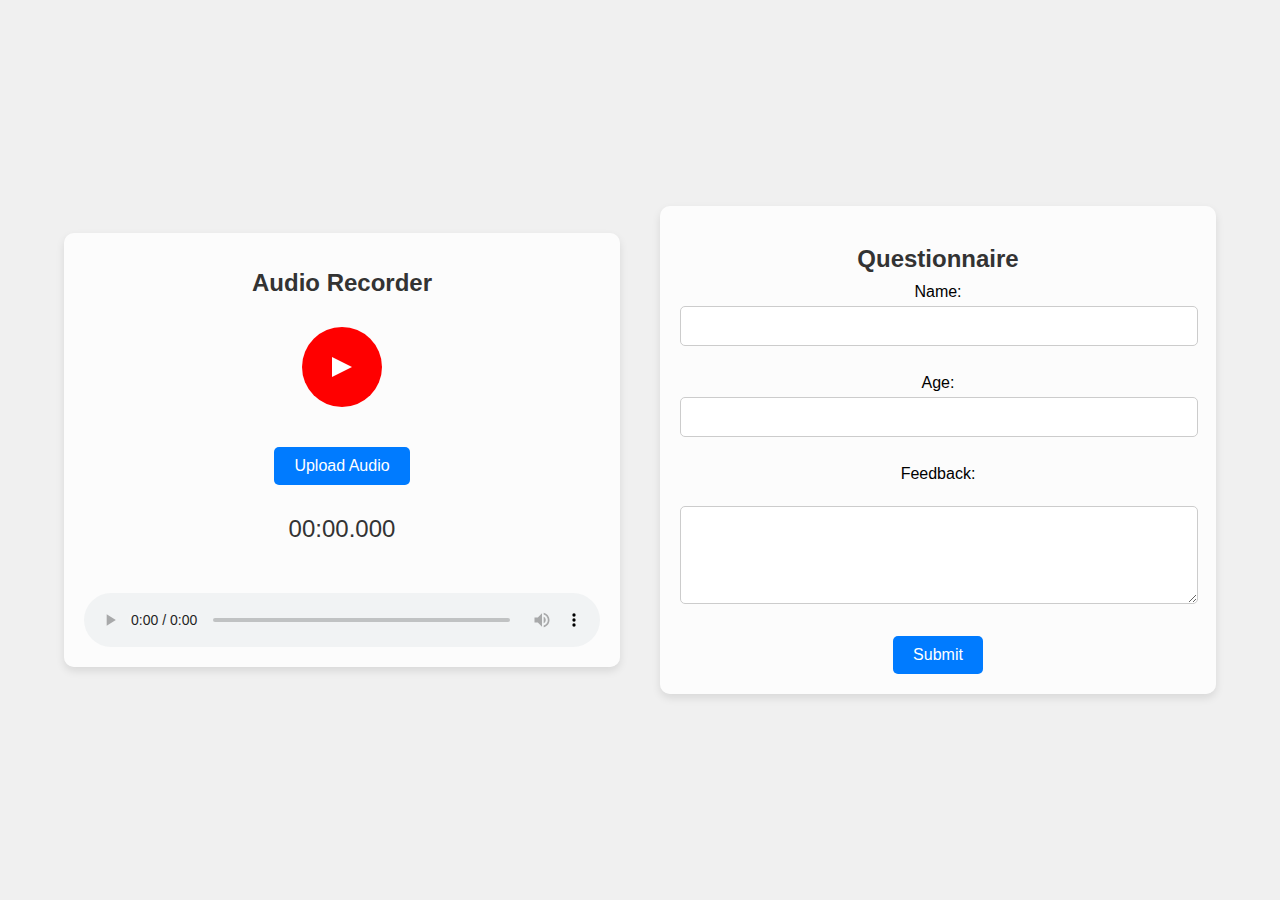
==== website/index.html @ e65a1e2c "First website draft" ====
<!DOCTYPE html>
<html lang="en">
<head>
    <meta charset="UTF-8">
    <meta name="viewport" content="width=device-width, initial-scale=1.0">
    <title>Audio Recorder with Questionnaire</title>
    <link rel="stylesheet" href="styles.css">
</head>
<body>
    <div class="container">
        <div class="recorder-section">
            <h1>Audio Recorder</h1>
            <div class="button-container">
                <button id="recordButton" class="record-button">
                    <span id="recordIcon" class="record-icon"></span>
                </button>
            </div>
            <label for="fileInput" class="custom-file-upload">
                Upload Audio
            </label>
            <input type="file" id="fileInput" accept="audio/*">
            <div id="timer">00:00.000</div>
            <div id="fileName"></div>
            <audio id="audioPlayback" controls></audio>
        </div>

        <div class="questionnaire-section">
            <h2>Questionnaire</h2>
            <form id="questionnaireForm">
                <label for="name">Name:</label>
                <input type="text" id="name" name="name" required><br><br>

                <label for="age">Age:</label>
                <input type="number" id="age" name="age" required><br><br>

                <label for="feedback">Feedback:</label><br>
                <textarea id="feedback" name="feedback" rows="4" required></textarea><br><br>

                <button type="submit">Submit</button>
            </form>
        </div>
    </div>

    <script src="script.js"></script>
</body>
</html>
---- website/styles.css ----
body {
    font-family: Arial, sans-serif;
    display: flex;
    justify-content: center;
    align-items: center;
    height: 100vh;
    margin: 0;
    background-color: #f0f0f0; /* Fallback background color */
}

.container {
    display: flex;
    justify-content: center;
    align-items: center;
    flex-wrap: wrap;
    width: 90%;
    max-width: 1200px;
    background: transparent; /* Transparent background */
    padding: 20px;
    border-radius: 10px;
    /* box-shadow: 0 4px 8px rgba(0, 0, 0, 0.1); */
}

.recorder-section {
    flex: 1 1 400px; /* Flexible width, with minimum width of 400px */
    margin-right: 20px; /* Margin between sections */
    background: rgba(255, 255, 255, 0.8); /* Semi-transparent white background */
    padding: 20px;
    border-radius: 10px;
    box-shadow: 0 4px 8px rgba(0, 0, 0, 0.1);
    text-align: center; /* Center align contents */

    display: flex;
    flex-direction: column;
    justify-content: center;
    align-items: center;
}

.recorder-section h1 {
    font-size: 24px;
    margin-bottom: 10px;
    color: #333;
}

.button-container {
    display: flex;
    justify-content: center;
    align-items: center;
    margin: 20px 0;
}

.record-button {
    width: 80px;
    height: 80px;
    border: none;
    border-radius: 50%;
    background-color: red;
    cursor: pointer;
    display: flex;
    justify-content: center;
    align-items: center;
    transition: background-color 0.3s;
}

.record-button:active {
    background-color: darkred;
}

.record-icon {
    width: 0;
    height: 0;
    border-left: 20px solid white;
    border-top: 10px solid transparent;
    border-bottom: 10px solid transparent;
}

.recording .record-icon {
    width: 20px;
    height: 20px;
    border: none;
    background-color: white;
    border-radius: 2px;
}

audio {
    margin-top: 20px;
    width: 100%;
}

#timer {
    font-size: 24px;
    margin: 10px 0;
    color: #333;
}

#fileInput {
    display: none;
}

.custom-file-upload {
    display: inline-block;
    padding: 10px 20px;
    margin: 20px 0;
    cursor: pointer;
    background-color: #007bff;
    color: white;
    border-radius: 5px;
    transition: background-color 0.3s;
}

.custom-file-upload:hover {
    background-color: #0056b3;
}

#fileName {
    margin: 10px 0;
    font-size: 16px;
    color: #555;
}

.questionnaire-section {
    flex: 1 1 400px; /* Flexible width, with minimum width of 400px */
    margin-left: 20px; /* Margin between sections */
    background: rgba(255, 255, 255, 0.8); /* Semi-transparent white background */
    padding: 20px;
    border-radius: 10px;
    box-shadow: 0 4px 8px rgba(0, 0, 0, 0.1);
}

.questionnaire-section h2 {
    font-size: 24px;
    margin-bottom: 10px;
    color: #333;
    text-align: center; /* Center align heading */
}

#questionnaireForm {
    width: 100%;
    text-align: center; /* Center align form elements */
}

#questionnaireForm label {
    display: block;
    margin-bottom: 5px;
}

#questionnaireForm input[type="text"],
#questionnaireForm input[type="number"],
#questionnaireForm textarea {
    width: calc(100% - 20px);
    padding: 10px;
    margin-bottom: 10px;
    border: 1px solid #ccc;
    border-radius: 5px;
    font-size: 16px;
}

#questionnaireForm textarea {
    resize: vertical;
}

#questionnaireForm button {
    background-color: #007bff;
    color: white;
    border: none;
    padding: 10px 20px;
    cursor: pointer;
    border-radius: 5px;
    font-size: 16px;
    transition: background-color 0.3s;
}

#questionnaireForm button:hover {
    background-color: #0056b3;
}
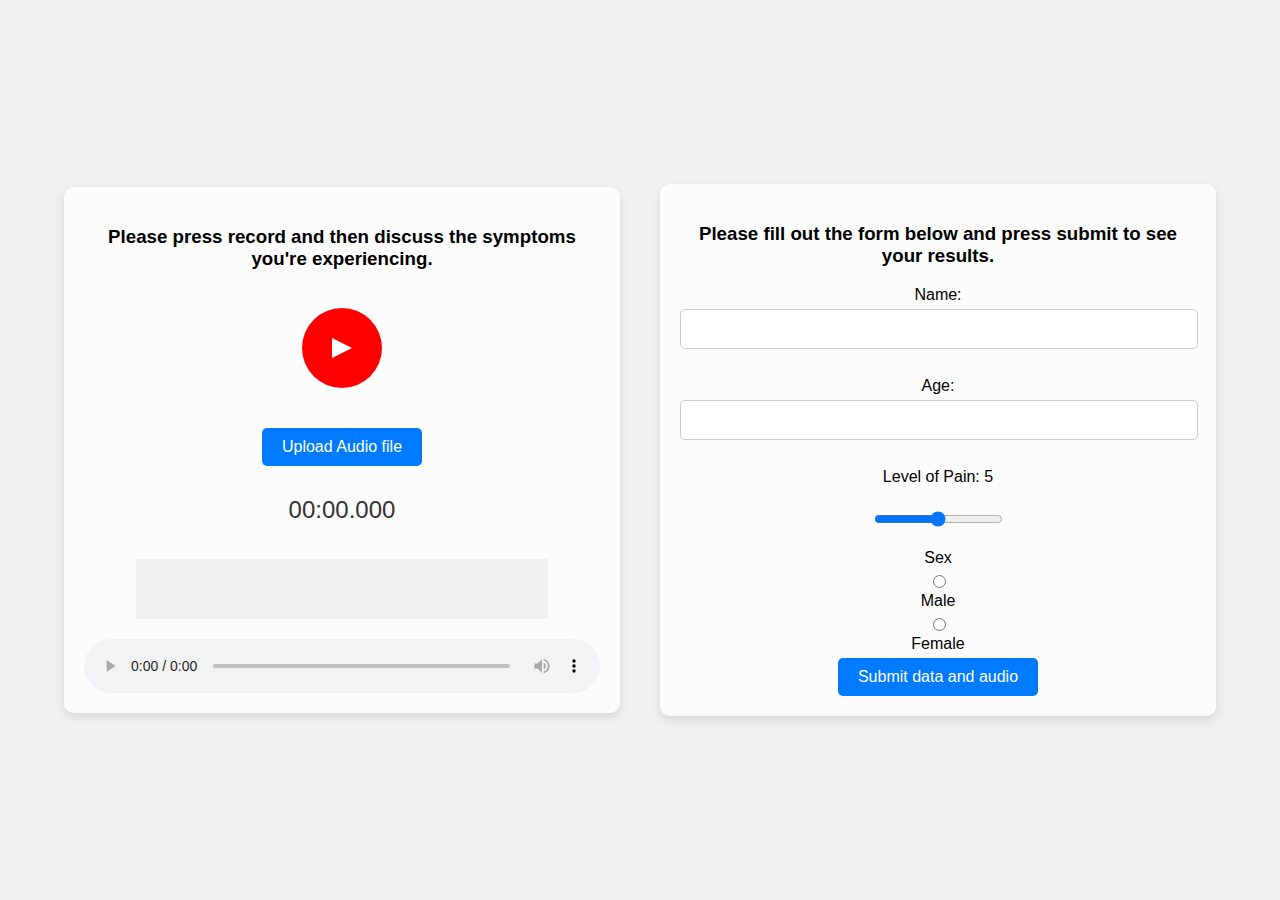
==== commit a09affb2: "Latest website version" ====
--- a/website/index.html
+++ b/website/index.html
@@ -7,40 +7,48 @@
     <link rel="stylesheet" href="styles.css">
 </head>
 <body>
+    <!-- <h1>MFTech Patient Voice Website</h1> -->
     <div class="container">
         <div class="recorder-section">
-            <h1>Audio Recorder</h1>
+            <h3>Please press record and then discuss the symptoms you're experiencing.</h3>
             <div class="button-container">
                 <button id="recordButton" class="record-button">
                     <span id="recordIcon" class="record-icon"></span>
                 </button>
             </div>
-            <label for="fileInput" class="custom-file-upload">
-                Upload Audio
-            </label>
+            <label for="fileInput" class="custom-file-upload">Upload Audio file</label>
             <input type="file" id="fileInput" accept="audio/*">
             <div id="timer">00:00.000</div>
             <div id="fileName"></div>
+            <canvas id="visualizer"></canvas>
             <audio id="audioPlayback" controls></audio>
         </div>
 
         <div class="questionnaire-section">
-            <h2>Questionnaire</h2>
+            <h3>Please fill out the form below and press submit to see your results.</h3>
             <form id="questionnaireForm">
                 <label for="name">Name:</label>
                 <input type="text" id="name" name="name" required><br><br>
 
                 <label for="age">Age:</label>
-                <input type="number" id="age" name="age" required><br><br>
+                <input type="number" min="0" step="1" id="age" name="age" required><br><br>
 
-                <label for="feedback">Feedback:</label><br>
-                <textarea id="feedback" name="feedback" rows="4" required></textarea><br><br>
+                <!-- <label for="feedback">Feedback:</label><br>
+                <textarea id="feedback" name="feedback" rows="4" required></textarea><br><br> -->
 
-                <button type="submit">Submit</button>
+                <label for="pain-level" id="pain-level-label">Level of Pain: 5</label><br>
+                <input type="range" id="pain-level-slider" name="points" min="0" max="10" step="0.5" value="5"><br><br>
+
+                <label for="sex">Sex</label>
+                <input type="radio" id="male" name="sex" value="Male">
+                <label for="male">Male</label>
+                <input type="radio" id="female" name="sex" value="Female">
+                <label for="female">Female</label>
+
+                <button type="submit">Submit data and audio</button>
             </form>
         </div>
     </div>
-
     <script src="script.js"></script>
 </body>
 </html>
--- a/website/styles.css
+++ b/website/styles.css
@@ -21,14 +21,18 @@
     /* box-shadow: 0 4px 8px rgba(0, 0, 0, 0.1); */
 }
 
+h3 {
+    text-align: center;
+}
+
 .recorder-section {
-    flex: 1 1 400px; /* Flexible width, with minimum width of 400px */
-    margin-right: 20px; /* Margin between sections */
-    background: rgba(255, 255, 255, 0.8); /* Semi-transparent white background */
+    flex: 1 1 400px;
+    margin-right: 20px;
+    background: rgba(255, 255, 255, 0.8);
     padding: 20px;
     border-radius: 10px;
     box-shadow: 0 4px 8px rgba(0, 0, 0, 0.1);
-    text-align: center; /* Center align contents */
+    text-align: center;
 
     display: flex;
     flex-direction: column;
@@ -118,6 +122,13 @@
     color: #555;
 }
 
+#visualizer {
+    margin-top: 5px;
+    width: 80%;
+    height: 60px;
+    background-color: rgb(240, 240, 240);
+}
+
 .questionnaire-section {
     flex: 1 1 400px; /* Flexible width, with minimum width of 400px */
     margin-left: 20px; /* Margin between sections */
@@ -173,3 +184,7 @@
 #questionnaireForm button:hover {
     background-color: #0056b3;
 }
+
+#questionnaireForm input {
+    text-align: center;
+}
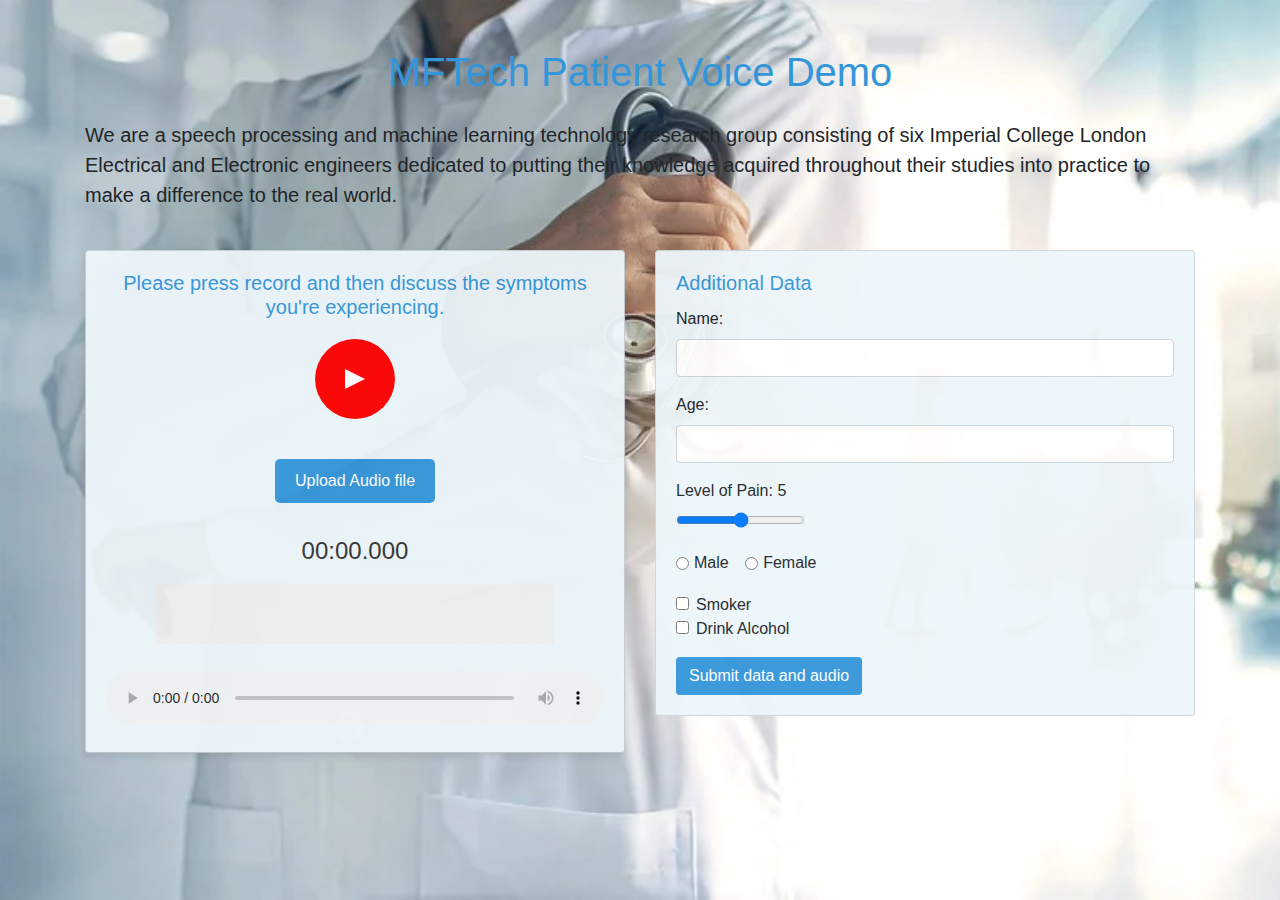
==== commit 650181c7: "Latest webpage stuff" ====
--- a/website/index.html
+++ b/website/index.html
@@ -3,52 +3,128 @@
 <head>
     <meta charset="UTF-8">
     <meta name="viewport" content="width=device-width, initial-scale=1.0">
-    <title>Audio Recorder with Questionnaire</title>
+    <title>MFTech Patient Voice</title>
     <link rel="stylesheet" href="styles.css">
+    <!-- Bootstrap CSS -->
+    <link href="https://maxcdn.bootstrapcdn.com/bootstrap/4.5.2/css/bootstrap.min.css" rel="stylesheet">
 </head>
 <body>
-    <!-- <h1>MFTech Patient Voice Website</h1> -->
-    <div class="container">
-        <div class="recorder-section">
-            <h3>Please press record and then discuss the symptoms you're experiencing.</h3>
-            <div class="button-container">
-                <button id="recordButton" class="record-button">
-                    <span id="recordIcon" class="record-icon"></span>
-                </button>
+
+<div class="align-items-center" id="load-screen">
+    <div class="spinner-grow text-info" role="status" id="loading-spinner">
+        <span class="sr-only">Loading...</span>
+    </div>
+</div>
+
+<!-- Main Title -->
+<div class="container text-center mt-5">
+    <h1 class="main-title">MFTech Patient Voice Demo</h1>
+</div>
+
+<!-- Introductory Section -->
+<div class="container mt-4">
+    <div class="row">
+        <div class="col">
+            <p class="lead">
+                We are a speech processing and machine
+                learning technology research group consisting
+                of six Imperial College London Electrical and
+                Electronic engineers dedicated to putting
+                their knowledge acquired throughout their
+                studies into practice to make a difference to
+                the real world.
+            </p>
+        </div>
+    </div>
+</div>
+
+<div class="container mt-4">
+    <div class="row">
+        <!-- Subsection 1 -->
+        <div class="col-md-6 mb-4">
+            <div class="card">
+                <div class="card-body recorder-section">
+                    
+                    <h5 class="card-title">Please press record and then discuss the symptoms you're experiencing.</h5>
+                    <div class="button-container">
+                        <button id="recordButton" class="record-button">
+                            <span id="recordIcon" class="record-icon"></span>
+                        </button>
+                    </div>
+                    <label for="fileInput" class="custom-file-upload">Upload Audio file</label>
+                    <input type="file" id="fileInput" accept="audio/*">
+                    <div id="timer">00:00.000</div>
+                    <div id="fileName"></div>
+                    <canvas id="visualizer"></canvas>
+                    <audio id="audioPlayback" controls></audio>
+
+                </div>
             </div>
-            <label for="fileInput" class="custom-file-upload">Upload Audio file</label>
-            <input type="file" id="fileInput" accept="audio/*">
-            <div id="timer">00:00.000</div>
-            <div id="fileName"></div>
-            <canvas id="visualizer"></canvas>
-            <audio id="audioPlayback" controls></audio>
         </div>
 
-        <div class="questionnaire-section">
-            <h3>Please fill out the form below and press submit to see your results.</h3>
-            <form id="questionnaireForm">
-                <label for="name">Name:</label>
-                <input type="text" id="name" name="name" required><br><br>
+        <!-- Subsection 2 (Form) -->
+        <div class="col-md-6 mb-4">
+            <div class="card">
+                <div class="card-body">
+                    <h5 class="card-title">Additional Data</h5>
+                    <form id="questionnaireForm">
+                        <div class="form-group">
+                            <label for="name">Name:</label>
+                            <input class="form-control" type="text" id="name" name="name" required>
+                        </div>
 
-                <label for="age">Age:</label>
-                <input type="number" min="0" step="1" id="age" name="age" required><br><br>
+                        <div class="form-group">
+                            <label for="age">Age:</label>
+                            <input class="form-control" type="number" min="0" step="1" id="age" name="age" required>
+                        </div>
 
-                <!-- <label for="feedback">Feedback:</label><br>
-                <textarea id="feedback" name="feedback" rows="4" required></textarea><br><br> -->
+                        <!-- <label for="feedback">Feedback:</label><br>
+                        <textarea id="feedback" name="feedback" rows="4" required></textarea><br><br> -->
+        
+                        <div class="form-group">
+                            <label for="pain-level" id="pain-level-label">Level of Pain: 5</label><br>
+                            <input class="form-range" type="range" id="pain-level-slider" name="points" min="0" max="10" step="0.5" value="5">
+                        </div>
 
-                <label for="pain-level" id="pain-level-label">Level of Pain: 5</label><br>
-                <input type="range" id="pain-level-slider" name="points" min="0" max="10" step="0.5" value="5"><br><br>
+                        <div class="form-group">
+                            <div class="form-check form-check-inline">
+                                <input class="form-check-input" type="radio" name="inlineRadioOptions" id="inlineRadio1" value="option1">
+                                <label class="form-check-label" for="inlineRadio1">Male</label>
+                            </div>
+                            <div class="form-check form-check-inline">
+                                <input class="form-check-input" type="radio" name="inlineRadioOptions" id="inlineRadio2" value="option2">
+                                <label class="form-check-label" for="inlineRadio2">Female</label>
+                            </div>
+                        </div>
 
-                <label for="sex">Sex</label>
-                <input type="radio" id="male" name="sex" value="Male">
-                <label for="male">Male</label>
-                <input type="radio" id="female" name="sex" value="Female">
-                <label for="female">Female</label>
-
-                <button type="submit">Submit data and audio</button>
-            </form>
+                        <div class="form-group">
+                            <div class="form-check">
+                                <input class="form-check-input" type="checkbox" value="" id="flexCheckDefault">
+                                <label class="form-check-label" for="flexCheckDefault">
+                                    Smoker
+                                </label>
+                            </div>
+                            <div class="form-check">
+                                <input class="form-check-input" type="checkbox" value="" id="flexCheckChecked">
+                                <label class="form-check-label" for="flexCheckChecked">
+                                    Drink Alcohol
+                                </label>
+                            </div>
+                        </div>
+                        <button type="submit" class="btn btn-custom" id="submit-btn">Submit data and audio</button>
+                    </form>
+                </div>
+            </div>
         </div>
     </div>
-    <script src="script.js"></script>
+</div>
+
+<!-- Bootstrap JS and dependencies -->
+<script src="https://ajax.googleapis.com/ajax/libs/jquery/3.5.1/jquery.min.js"></script>
+<script src="https://cdnjs.cloudflare.com/ajax/libs/popper.js/1.16.0/umd/popper.min.js"></script>
+<script src="https://maxcdn.bootstrapcdn.com/bootstrap/4.5.2/js/bootstrap.min.js"></script>
+<script src="script.js"></script>
+
+
 </body>
 </html>
--- a/website/styles.css
+++ b/website/styles.css
@@ -1,49 +1,61 @@
 body {
-    font-family: Arial, sans-serif;
-    display: flex;
-    justify-content: center;
-    align-items: center;
-    height: 100vh;
-    margin: 0;
-    background-color: #f0f0f0; /* Fallback background color */
+    background-color: #f8f9fa;
+    background-image: url('doctor1.webp');
+    background-repeat: no-repeat;
+    background-attachment: fixed;
+    background-size: cover;
 }
 
-.container {
-    display: flex;
-    justify-content: center;
-    align-items: center;
-    flex-wrap: wrap;
-    width: 90%;
-    max-width: 1200px;
-    background: transparent; /* Transparent background */
-    padding: 20px;
-    border-radius: 10px;
-    /* box-shadow: 0 4px 8px rgba(0, 0, 0, 0.1); */
+#load-screen{
+    position:fixed;
+    padding:0;
+    margin:0;
+    top:0;
+    left:0;
+    width: 100%;
+    height: 100%;
+    background-color: #1c1c1c;
+    opacity: 0.92;
+    z-index: 1000;
+    display: none;
+    text-align: center;
+    justify-content:center;
+    align-items:center;
+}
+#loading-spinner{
+    width: 4rem;
+    height: 4rem;
+    margin: auto;
 }
 
-h3 {
-    text-align: center;
+.main-title {
+    color: #3496da;
+}
+.card-title {
+    color: #3496da;
+}
+.btn-custom {
+    background-color: #3496da !important;
+    color: white !important;
+}
+.btn-custom:hover {
+    background-color: #306c8d !important;
+    color: white !important;
 }
 
 .recorder-section {
-    flex: 1 1 400px;
+    /* flex: 1 1 400px;
     margin-right: 20px;
     background: rgba(255, 255, 255, 0.8);
     padding: 20px;
-    border-radius: 10px;
+    border-radius: 10px; */
     box-shadow: 0 4px 8px rgba(0, 0, 0, 0.1);
     text-align: center;
 
-    display: flex;
-    flex-direction: column;
+    /* display: flex;
+    flex-direction: column; */
     justify-content: center;
     align-items: center;
-}
-
-.recorder-section h1 {
-    font-size: 24px;
-    margin-bottom: 10px;
-    color: #333;
 }
 
 .button-container {
@@ -106,14 +118,14 @@
     padding: 10px 20px;
     margin: 20px 0;
     cursor: pointer;
-    background-color: #007bff;
+    background-color: #3496da !important;
     color: white;
     border-radius: 5px;
     transition: background-color 0.3s;
 }
 
 .custom-file-upload:hover {
-    background-color: #0056b3;
+    background-color: #306c8d !important;
 }
 
 #fileName {
@@ -129,62 +141,7 @@
     background-color: rgb(240, 240, 240);
 }
 
-.questionnaire-section {
-    flex: 1 1 400px; /* Flexible width, with minimum width of 400px */
-    margin-left: 20px; /* Margin between sections */
-    background: rgba(255, 255, 255, 0.8); /* Semi-transparent white background */
-    padding: 20px;
-    border-radius: 10px;
-    box-shadow: 0 4px 8px rgba(0, 0, 0, 0.1);
-}
-
-.questionnaire-section h2 {
-    font-size: 24px;
-    margin-bottom: 10px;
-    color: #333;
-    text-align: center; /* Center align heading */
-}
-
-#questionnaireForm {
-    width: 100%;
-    text-align: center; /* Center align form elements */
-}
-
-#questionnaireForm label {
-    display: block;
-    margin-bottom: 5px;
-}
-
-#questionnaireForm input[type="text"],
-#questionnaireForm input[type="number"],
-#questionnaireForm textarea {
-    width: calc(100% - 20px);
-    padding: 10px;
-    margin-bottom: 10px;
-    border: 1px solid #ccc;
-    border-radius: 5px;
-    font-size: 16px;
-}
-
-#questionnaireForm textarea {
-    resize: vertical;
-}
-
-#questionnaireForm button {
-    background-color: #007bff;
-    color: white;
-    border: none;
-    padding: 10px 20px;
-    cursor: pointer;
-    border-radius: 5px;
-    font-size: 16px;
-    transition: background-color 0.3s;
-}
-
-#questionnaireForm button:hover {
-    background-color: #0056b3;
-}
-
-#questionnaireForm input {
-    text-align: center;
-}
+.card{
+    opacity: 0.95;
+    background-color: rgba(237, 246, 251) !important;
+}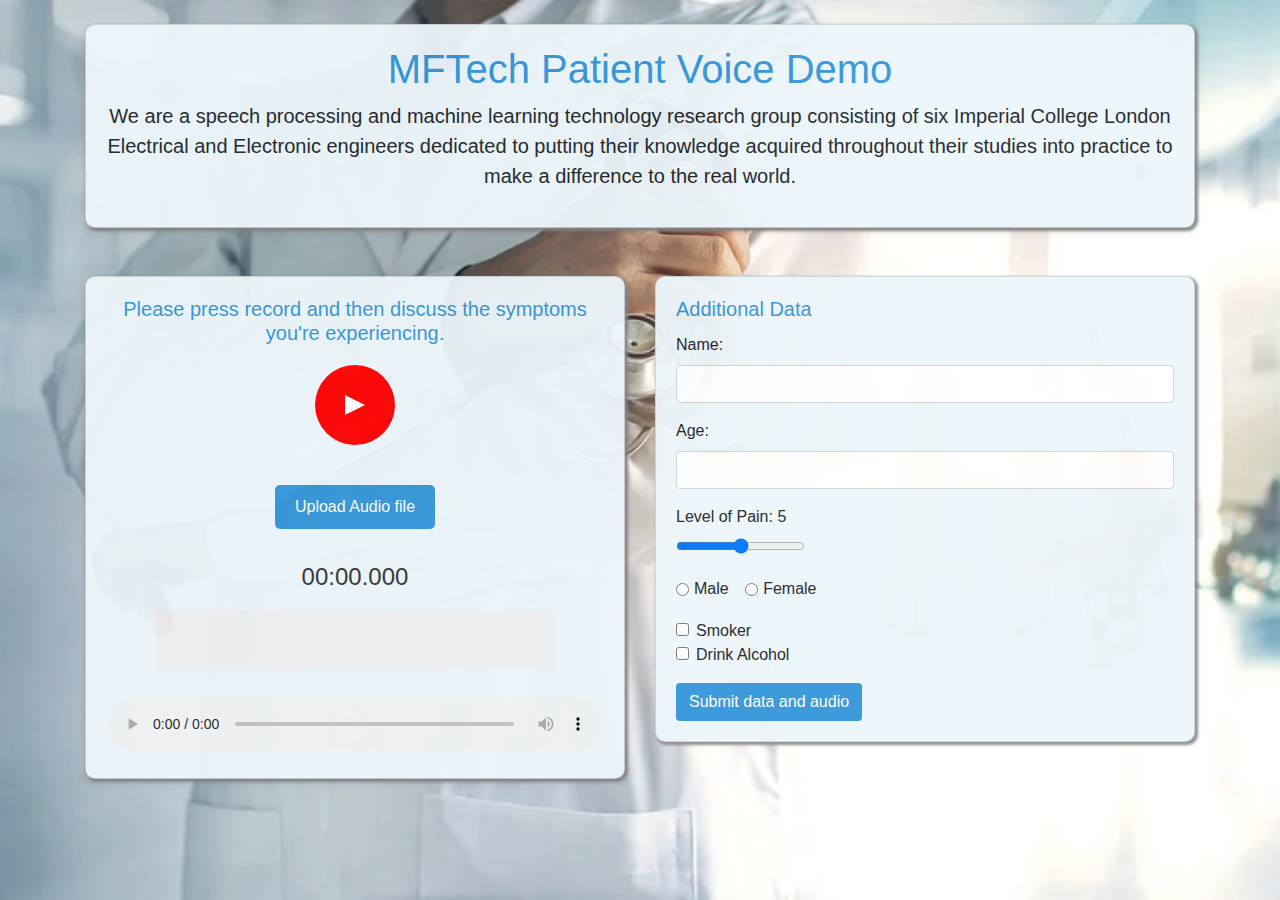
==== commit 34eca770: "Updated title section" ====
--- a/website/index.html
+++ b/website/index.html
@@ -16,24 +16,45 @@
     </div>
 </div>
 
-<!-- Main Title -->
-<div class="container text-center mt-5">
-    <h1 class="main-title">MFTech Patient Voice Demo</h1>
-</div>
+<!-- <div>
+    <div class="container text-center mt-5">
+        <h1 class="main-title">MFTech Patient Voice Demo</h1>
+    </div>
 
-<!-- Introductory Section -->
+    <div class="container mt-4">
+        <div class="row">
+            <div class="col">
+                <p class="lead">
+                    We are a speech processing and machine
+                    learning technology research group consisting
+                    of six Imperial College London Electrical and
+                    Electronic engineers dedicated to putting
+                    their knowledge acquired throughout their
+                    studies into practice to make a difference to
+                    the real world.
+                </p>
+            </div>
+        </div>
+    </div>
+</div> -->
+
 <div class="container mt-4">
     <div class="row">
-        <div class="col">
-            <p class="lead">
-                We are a speech processing and machine
-                learning technology research group consisting
-                of six Imperial College London Electrical and
-                Electronic engineers dedicated to putting
-                their knowledge acquired throughout their
-                studies into practice to make a difference to
-                the real world.
-            </p>
+        <div class="col-md-12 mb-4">
+            <div class="card">
+                <div class="card-body recorder-section">
+                    <h1 class="main-title">MFTech Patient Voice Demo</h1>
+                    <p class="lead">
+                        We are a speech processing and machine
+                        learning technology research group consisting
+                        of six Imperial College London Electrical and
+                        Electronic engineers dedicated to putting
+                        their knowledge acquired throughout their
+                        studies into practice to make a difference to
+                        the real world.
+                    </p>
+                </div>
+            </div>
         </div>
     </div>
 </div>
--- a/website/styles.css
+++ b/website/styles.css
@@ -144,4 +144,6 @@
 .card{
     opacity: 0.95;
     background-color: rgba(237, 246, 251) !important;
+    border-radius: 10px !important;
+    box-shadow: 2px 2px 3px 1px #8a8a8a;
 }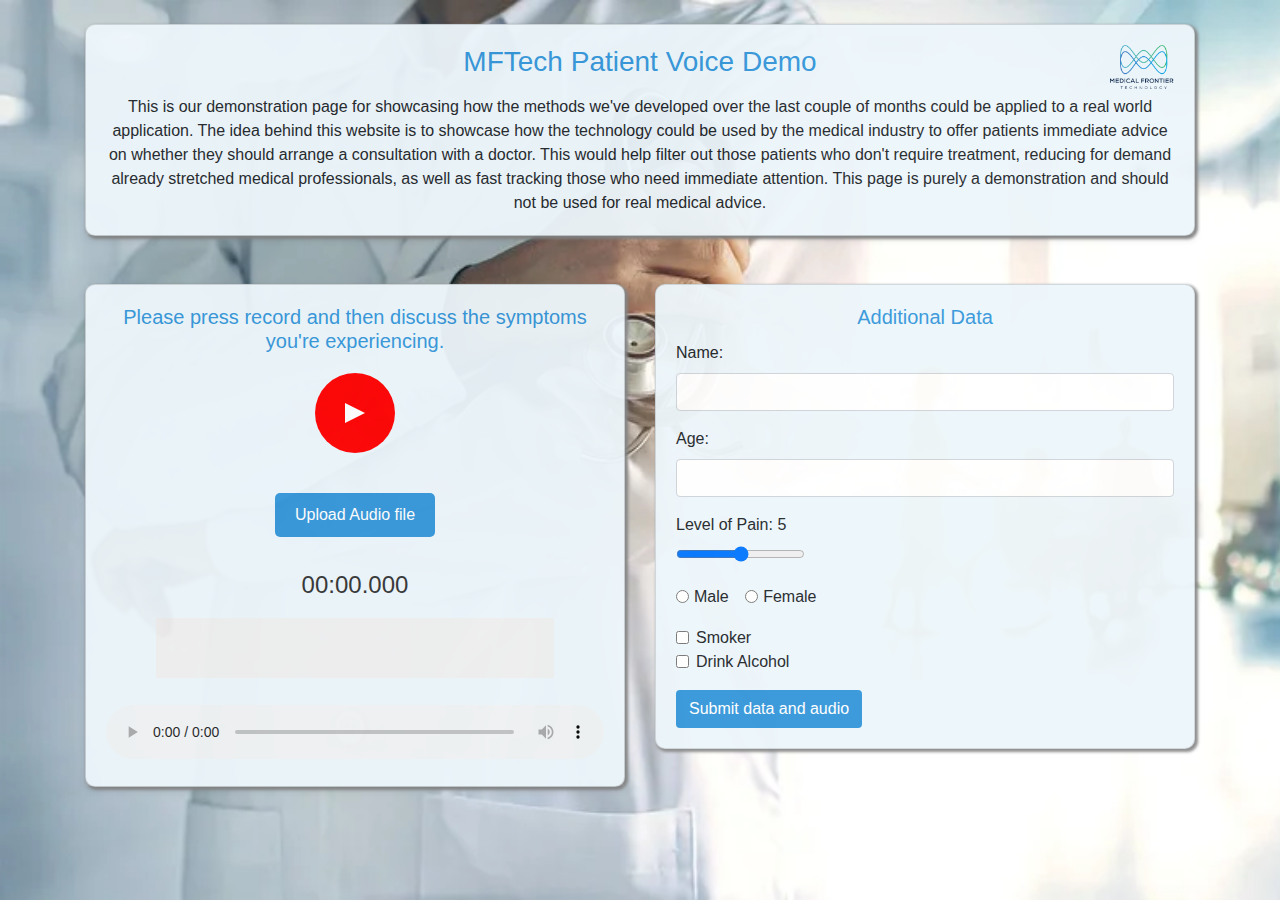
==== commit 7cb3e640: "Latest version" ====
--- a/website/index.html
+++ b/website/index.html
@@ -43,15 +43,19 @@
         <div class="col-md-12 mb-4">
             <div class="card">
                 <div class="card-body recorder-section">
-                    <h1 class="main-title">MFTech Patient Voice Demo</h1>
-                    <p class="lead">
-                        We are a speech processing and machine
-                        learning technology research group consisting
-                        of six Imperial College London Electrical and
-                        Electronic engineers dedicated to putting
-                        their knowledge acquired throughout their
-                        studies into practice to make a difference to
-                        the real world.
+                    <!-- <h1 class="main-title">MFTech Patient Voice Demo</h1>
+                    <img src="Medical-Frontiers-Technology-Logo-cropped.png" class="img-fluid"> -->
+                    <div class="card-title-container">
+                        <h3 class="card-title">MFTech Patient Voice Demo</h5>
+                        <img src="Medical-Frontiers-Technology-Logo-cropped.png" alt="Logo" class="logo">
+                    </div>
+                    <p class="card-text mt-3">
+                        This is our demonstration page for showcasing how the methods we've developed over the last couple of months could be 
+                        applied to a real world application. The idea behind this website is to showcase how the technology could be used by 
+                        the medical industry to offer patients immediate advice on whether they should arrange a consultation with a doctor. 
+                        This would help filter out those patients who don't require treatment, reducing for demand already stretched medical professionals,
+                        as well as fast tracking those who need immediate attention. This page is purely a demonstration and should not be 
+                        used for real medical advice.
                     </p>
                 </div>
             </div>
--- a/website/styles.css
+++ b/website/styles.css
@@ -23,8 +23,8 @@
     align-items:center;
 }
 #loading-spinner{
-    width: 4rem;
-    height: 4rem;
+    width: 5rem;
+    height: 5rem;
     margin: auto;
 }
 
@@ -146,4 +146,18 @@
     background-color: rgba(237, 246, 251) !important;
     border-radius: 10px !important;
     box-shadow: 2px 2px 3px 1px #8a8a8a;
+}
+
+.card-title-container {
+    position: relative;
+}
+.card-title {
+    text-align: center;
+    width: 100%;
+}
+.logo {
+    position: absolute;
+    right: 0;
+    top: 0;
+    width: 6%;
 }